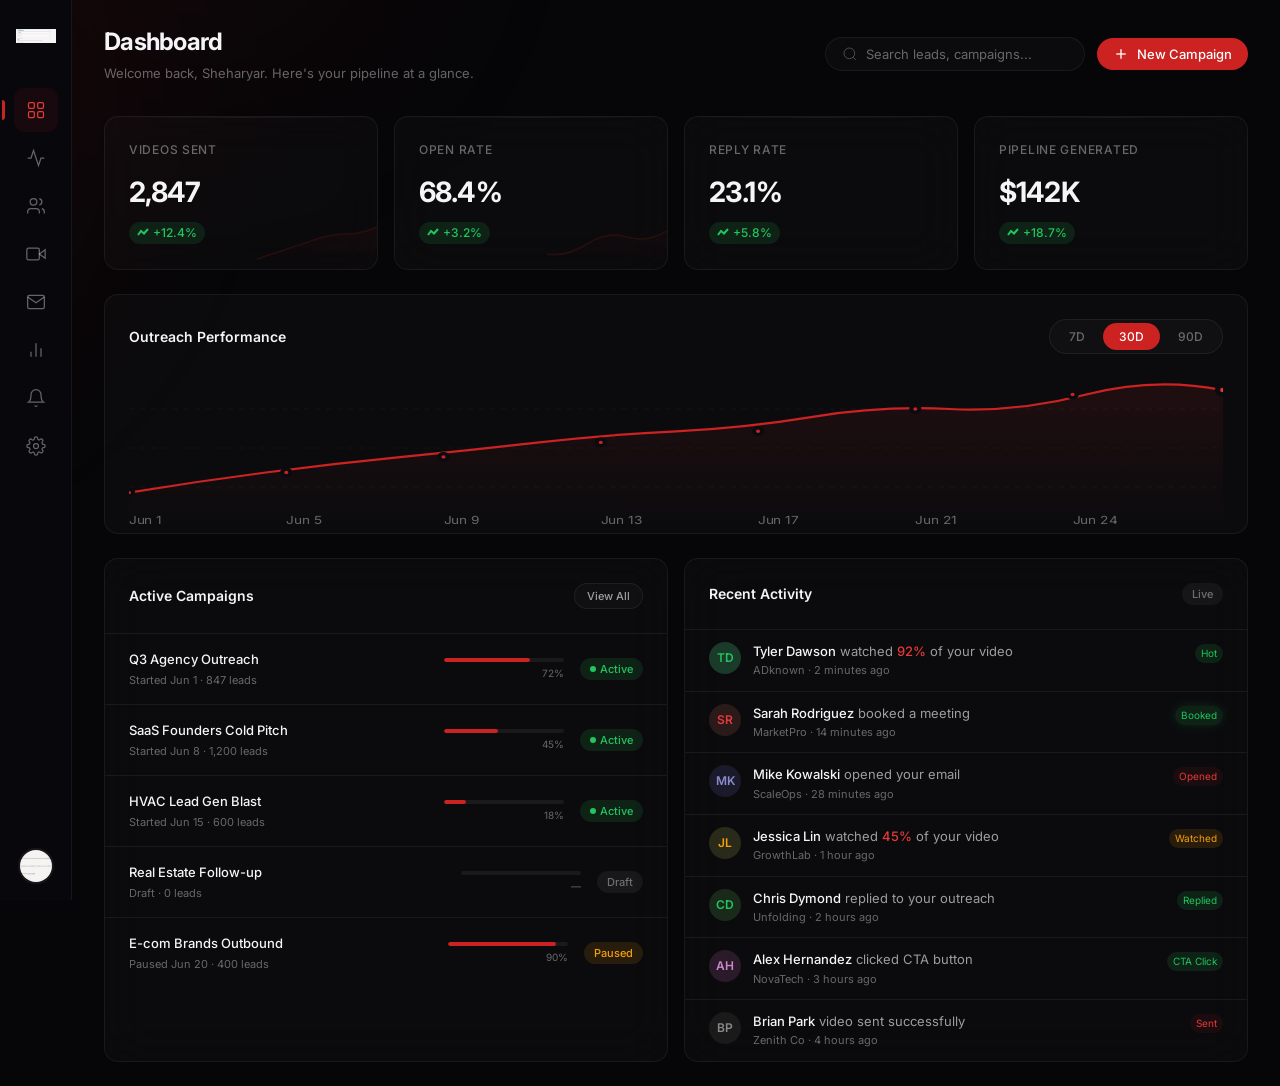
==== dashboard/index.html @ 3349cc26 "Initial commit of BlitzOutreach" ====
<!DOCTYPE html>
<html lang="en">
<head>
    <meta charset="UTF-8">
    <meta name="viewport" content="width=device-width, initial-scale=1.0">
    <title>Dashboard — BlitzOutreach by Sherry Automates</title>
    <meta name="description" content="Video outreach command center. Track campaigns, monitor engagement, and manage your pipeline.">
    <link rel="stylesheet" href="styles.css">
</head>
<body>
    <!-- Background Glow -->
    <div class="bg-glow">
        <div class="bg-glow-orb bg-glow-orb-1"></div>
        <div class="bg-glow-orb bg-glow-orb-2"></div>
    </div>

    <div class="app-shell">
        <!-- ═══ Sidebar ═══ -->
        <aside class="sidebar">
            <div class="sidebar-logo">
                <img src="../assets/logo_sa.png" alt="Sherry Automates">
            </div>

            <nav class="sidebar-nav">
                <a href="index.html" class="nav-item active" title="Dashboard">
                    <svg viewBox="0 0 24 24" fill="none" stroke="currentColor"><rect x="3" y="3" width="7" height="7" rx="1.5"/><rect x="14" y="3" width="7" height="7" rx="1.5"/><rect x="3" y="14" width="7" height="7" rx="1.5"/><rect x="14" y="14" width="7" height="7" rx="1.5"/></svg>
                </a>
                <a href="campaigns.html" class="nav-item" title="Campaigns">
                    <svg viewBox="0 0 24 24" fill="none" stroke="currentColor"><path d="M22 12h-4l-3 9L9 3l-3 9H2"/></svg>
                </a>
                <a href="leads.html" class="nav-item" title="Leads">
                    <svg viewBox="0 0 24 24" fill="none" stroke="currentColor"><path d="M16 21v-2a4 4 0 0 0-4-4H6a4 4 0 0 0-4 4v2"/><circle cx="9" cy="7" r="4"/><path d="M22 21v-2a4 4 0 0 0-3-3.87"/><path d="M16 3.13a4 4 0 0 1 0 7.75"/></svg>
                </a>
                <a href="videos.html" class="nav-item" title="Videos">
                    <svg viewBox="0 0 24 24" fill="none" stroke="currentColor"><polygon points="23 7 16 12 23 17 23 7"/><rect x="1" y="5" width="15" height="14" rx="2" ry="2"/></svg>
                </a>
                <a href="email.html" class="nav-item" title="Email Outreach">
                    <svg viewBox="0 0 24 24" fill="none" stroke="currentColor"><path d="M4 4h16c1.1 0 2 .9 2 2v12c0 1.1-.9 2-2 2H4c-1.1 0-2-.9-2-2V6c0-1.1.9-2 2-2z"/><polyline points="22,6 12,13 2,6"/></svg>
                </a>
                <a href="analytics.html" class="nav-item" title="Analytics">
                    <svg viewBox="0 0 24 24" fill="none" stroke="currentColor"><line x1="18" y1="20" x2="18" y2="10"/><line x1="12" y1="20" x2="12" y2="4"/><line x1="6" y1="20" x2="6" y2="14"/></svg>
                </a>
                <a href="engagement.html" class="nav-item" title="Engagement">
                    <svg viewBox="0 0 24 24" fill="none" stroke="currentColor"><path d="M18 8A6 6 0 0 0 6 8c0 7-3 9-3 9h18s-3-2-3-9"/><path d="M13.73 21a2 2 0 0 1-3.46 0"/></svg>
                </a>
                <a href="#" class="nav-item" title="Settings">
                    <svg viewBox="0 0 24 24" fill="none" stroke="currentColor"><circle cx="12" cy="12" r="3"/><path d="M19.4 15a1.65 1.65 0 0 0 .33 1.82l.06.06a2 2 0 0 1-2.83 2.83l-.06-.06a1.65 1.65 0 0 0-1.82-.33 1.65 1.65 0 0 0-1 1.51V21a2 2 0 0 1-4 0v-.09A1.65 1.65 0 0 0 9 19.4a1.65 1.65 0 0 0-1.82.33l-.06.06a2 2 0 0 1-2.83-2.83l.06-.06A1.65 1.65 0 0 0 4.68 15a1.65 1.65 0 0 0-1.51-1H3a2 2 0 0 1 0-4h.09A1.65 1.65 0 0 0 4.6 9a1.65 1.65 0 0 0-.33-1.82l-.06-.06a2 2 0 0 1 2.83-2.83l.06.06A1.65 1.65 0 0 0 9 4.68a1.65 1.65 0 0 0 1-1.51V3a2 2 0 0 1 4 0v.09a1.65 1.65 0 0 0 1 1.51 1.65 1.65 0 0 0 1.82-.33l.06-.06a2 2 0 0 1 2.83 2.83l-.06.06A1.65 1.65 0 0 0 19.4 9a1.65 1.65 0 0 0 1.51 1H21a2 2 0 0 1 0 4h-.09a1.65 1.65 0 0 0-1.51 1z"/></svg>
                </a>
            </nav>

            <div class="sidebar-footer">
                <div class="sidebar-avatar">
                    <img src="../assets/profile_photo.png" alt="Sheharyar">
                </div>
            </div>
        </aside>

        <!-- ═══ Main Content ═══ -->
        <main class="main-content">
            <!-- Top Bar -->
            <div class="top-bar animate-in">
                <div class="top-bar-left">
                    <h1 class="page-title">Dashboard</h1>
                    <p class="page-subtitle">Welcome back, Sheharyar. Here's your pipeline at a glance.</p>
                </div>
                <div class="top-bar-right">
                    <div class="search-bar">
                        <svg viewBox="0 0 24 24" fill="none" stroke="currentColor"><circle cx="11" cy="11" r="8"/><line x1="21" y1="21" x2="16.65" y2="16.65"/></svg>
                        <input type="text" placeholder="Search leads, campaigns...">
                    </div>
                    <button class="btn btn-primary">
                        <svg viewBox="0 0 24 24" fill="none" stroke="currentColor" width="16" height="16" stroke-width="2"><line x1="12" y1="5" x2="12" y2="19"/><line x1="5" y1="12" x2="19" y2="12"/></svg>
                        New Campaign
                    </button>
                </div>
            </div>

            <!-- Stat Cards -->
            <div class="stats-grid">
                <div class="stat-card animate-in">
                    <div class="stat-label">Videos Sent</div>
                    <div class="stat-value">2,847</div>
                    <span class="stat-trend up">
                        <svg viewBox="0 0 12 12" width="12" height="12" fill="none" stroke="currentColor" stroke-width="2"><polyline points="1 8 4 4 7 6.5 11 2"/></svg>
                        +12.4%
                    </span>
                    <svg class="stat-sparkline" viewBox="0 0 120 50" preserveAspectRatio="none">
                        <defs><linearGradient id="sparkGrad1" x1="0" y1="0" x2="0" y2="1"><stop offset="0%" stop-color="#CC2222" stop-opacity="0.4"/><stop offset="100%" stop-color="#CC2222" stop-opacity="0"/></linearGradient></defs>
                        <path d="M0,40 Q15,35 30,30 T60,20 T90,15 T120,8 V50 H0 Z" fill="url(#sparkGrad1)"/>
                        <path d="M0,40 Q15,35 30,30 T60,20 T90,15 T120,8" fill="none" stroke="#CC2222" stroke-width="1.5"/>
                    </svg>
                </div>

                <div class="stat-card animate-in">
                    <div class="stat-label">Open Rate</div>
                    <div class="stat-value">68.4%</div>
                    <span class="stat-trend up">
                        <svg viewBox="0 0 12 12" width="12" height="12" fill="none" stroke="currentColor" stroke-width="2"><polyline points="1 8 4 4 7 6.5 11 2"/></svg>
                        +3.2%
                    </span>
                    <svg class="stat-sparkline" viewBox="0 0 120 50" preserveAspectRatio="none">
                        <defs><linearGradient id="sparkGrad2" x1="0" y1="0" x2="0" y2="1"><stop offset="0%" stop-color="#CC2222" stop-opacity="0.3"/><stop offset="100%" stop-color="#CC2222" stop-opacity="0"/></linearGradient></defs>
                        <path d="M0,35 Q20,38 40,25 T80,18 T120,12 V50 H0 Z" fill="url(#sparkGrad2)"/>
                        <path d="M0,35 Q20,38 40,25 T80,18 T120,12" fill="none" stroke="#CC2222" stroke-width="1.5"/>
                    </svg>
                </div>

                <div class="stat-card animate-in">
                    <div class="stat-label">Reply Rate</div>
                    <div class="stat-value">23.1%</div>
                    <span class="stat-trend up">
                        <svg viewBox="0 0 12 12" width="12" height="12" fill="none" stroke="currentColor" stroke-width="2"><polyline points="1 8 4 4 7 6.5 11 2"/></svg>
                        +5.8%
                    </span>
                </div>

                <div class="stat-card animate-in">
                    <div class="stat-label">Pipeline Generated</div>
                    <div class="stat-value">$142K</div>
                    <span class="stat-trend up">
                        <svg viewBox="0 0 12 12" width="12" height="12" fill="none" stroke="currentColor" stroke-width="2"><polyline points="1 8 4 4 7 6.5 11 2"/></svg>
                        +18.7%
                    </span>
                </div>
            </div>

            <!-- Performance Chart -->
            <div class="chart-container animate-in">
                <div class="chart-area">
                    <div class="chart-header">
                        <span class="card-title">Outreach Performance</span>
                        <div class="tab-nav">
                            <button class="tab-item">7D</button>
                            <button class="tab-item active">30D</button>
                            <button class="tab-item">90D</button>
                        </div>
                    </div>
                    <div class="chart-canvas">
                        <svg viewBox="0 0 800 140" preserveAspectRatio="none" width="100%" height="100%">
                            <defs>
                                <linearGradient id="crimsonGradient" x1="0" y1="0" x2="0" y2="1">
                                    <stop offset="0%" stop-color="#CC2222" stop-opacity="0.35"/>
                                    <stop offset="100%" stop-color="#CC2222" stop-opacity="0"/>
                                </linearGradient>
                            </defs>
                            <!-- Grid lines -->
                            <line x1="0" y1="35" x2="800" y2="35" class="chart-grid-line"/>
                            <line x1="0" y1="70" x2="800" y2="70" class="chart-grid-line"/>
                            <line x1="0" y1="105" x2="800" y2="105" class="chart-grid-line"/>
                            <!-- Area fill -->
                            <path class="chart-area-fill" d="M0,110 Q50,100 100,92 T200,78 T300,65 T400,55 T500,42 T600,35 T700,22 T800,18 V140 H0 Z"/>
                            <!-- Line -->
                            <path class="chart-line" d="M0,110 Q50,100 100,92 T200,78 T300,65 T400,55 T500,42 T600,35 T700,22 T800,18"/>
                            <!-- Dots -->
                            <circle cx="0" cy="110" r="3" class="chart-dot"/>
                            <circle cx="115" cy="92" r="3" class="chart-dot"/>
                            <circle cx="230" cy="78" r="3" class="chart-dot"/>
                            <circle cx="345" cy="65" r="3" class="chart-dot"/>
                            <circle cx="460" cy="55" r="3" class="chart-dot"/>
                            <circle cx="575" cy="35" r="3" class="chart-dot"/>
                            <circle cx="690" cy="22" r="3" class="chart-dot"/>
                            <circle cx="800" cy="18" r="4" class="chart-dot" style="fill: #E63939; stroke-width:4;"/>
                            <!-- X-axis labels -->
                            <text x="0" y="138" class="chart-label">Jun 1</text>
                            <text x="115" y="138" class="chart-label">Jun 5</text>
                            <text x="230" y="138" class="chart-label">Jun 9</text>
                            <text x="345" y="138" class="chart-label">Jun 13</text>
                            <text x="460" y="138" class="chart-label">Jun 17</text>
                            <text x="575" y="138" class="chart-label">Jun 21</text>
                            <text x="690" y="138" class="chart-label">Jun 24</text>
                        </svg>
                    </div>
                </div>
            </div>

            <!-- Bottom Grid: Campaigns + Activity -->
            <div class="content-grid">
                <!-- Active Campaigns -->
                <div class="card animate-in">
                    <div class="card-header">
                        <span class="card-title">Active Campaigns</span>
                        <a href="campaigns.html" class="btn btn-secondary" style="font-size: 0.6875rem; padding: 4px 12px;">View All</a>
                    </div>
                    <div>
                        <div class="campaign-item">
                            <div class="campaign-info">
                                <div class="campaign-name">Q3 Agency Outreach</div>
                                <div class="campaign-meta">Started Jun 1 · 847 leads</div>
                            </div>
                            <div class="campaign-progress">
                                <div class="progress-bar"><div class="progress-fill" style="width: 72%;"></div></div>
                                <div class="progress-label">72%</div>
                            </div>
                            <span class="status-pill status-active">Active</span>
                        </div>
                        <div class="campaign-item">
                            <div class="campaign-info">
                                <div class="campaign-name">SaaS Founders Cold Pitch</div>
                                <div class="campaign-meta">Started Jun 8 · 1,200 leads</div>
                            </div>
                            <div class="campaign-progress">
                                <div class="progress-bar"><div class="progress-fill" style="width: 45%;"></div></div>
                                <div class="progress-label">45%</div>
                            </div>
                            <span class="status-pill status-active">Active</span>
                        </div>
                        <div class="campaign-item">
                            <div class="campaign-info">
                                <div class="campaign-name">HVAC Lead Gen Blast</div>
                                <div class="campaign-meta">Started Jun 15 · 600 leads</div>
                            </div>
                            <div class="campaign-progress">
                                <div class="progress-bar"><div class="progress-fill" style="width: 18%;"></div></div>
                                <div class="progress-label">18%</div>
                            </div>
                            <span class="status-pill status-active">Active</span>
                        </div>
                        <div class="campaign-item">
                            <div class="campaign-info">
                                <div class="campaign-name">Real Estate Follow-up</div>
                                <div class="campaign-meta">Draft · 0 leads</div>
                            </div>
                            <div class="campaign-progress">
                                <div class="progress-bar"><div class="progress-fill" style="width: 0%;"></div></div>
                                <div class="progress-label">—</div>
                            </div>
                            <span class="status-pill status-draft">Draft</span>
                        </div>
                        <div class="campaign-item">
                            <div class="campaign-info">
                                <div class="campaign-name">E-com Brands Outbound</div>
                                <div class="campaign-meta">Paused Jun 20 · 400 leads</div>
                            </div>
                            <div class="campaign-progress">
                                <div class="progress-bar"><div class="progress-fill" style="width: 90%;"></div></div>
                                <div class="progress-label">90%</div>
                            </div>
                            <span class="status-pill status-paused">Paused</span>
                        </div>
                    </div>
                </div>

                <!-- Recent Activity -->
                <div class="card animate-in">
                    <div class="card-header">
                        <span class="card-title">Recent Activity</span>
                        <span class="card-badge">Live</span>
                    </div>
                    <div id="recent-activity-container">
                        <div class="activity-item">
                            <div class="activity-avatar" style="background: #1a3a2a; color: #22C55E;">TD</div>
                            <div class="activity-content">
                                <div class="activity-text"><strong>Tyler Dawson</strong> watched <span class="highlight">92%</span> of your video</div>
                                <div class="activity-time">ADknown · 2 minutes ago</div>
                            </div>
                            <span class="activity-badge status-replied">Hot</span>
                        </div>
                        <div class="activity-item">
                            <div class="activity-avatar" style="background: #2a1a1a; color: #E63939;">SR</div>
                            <div class="activity-content">
                                <div class="activity-text"><strong>Sarah Rodriguez</strong> booked a meeting</div>
                                <div class="activity-time">MarketPro · 14 minutes ago</div>
                            </div>
                            <span class="activity-badge status-booked">Booked</span>
                        </div>
                        <div class="activity-item">
                            <div class="activity-avatar" style="background: #1a1a2a; color: #8B8BCC;">MK</div>
                            <div class="activity-content">
                                <div class="activity-text"><strong>Mike Kowalski</strong> opened your email</div>
                                <div class="activity-time">ScaleOps · 28 minutes ago</div>
                            </div>
                            <span class="activity-badge status-sent">Opened</span>
                        </div>
                        <div class="activity-item">
                            <div class="activity-avatar" style="background: #2a2a1a; color: #F59E0B;">JL</div>
                            <div class="activity-content">
                                <div class="activity-text"><strong>Jessica Lin</strong> watched <span class="highlight">45%</span> of your video</div>
                                <div class="activity-time">GrowthLab · 1 hour ago</div>
                            </div>
                            <span class="activity-badge status-viewed">Watched</span>
                        </div>
                        <div class="activity-item">
                            <div class="activity-avatar" style="background: #1a2a1a; color: #22C55E;">CD</div>
                            <div class="activity-content">
                                <div class="activity-text"><strong>Chris Dymond</strong> replied to your outreach</div>
                                <div class="activity-time">Unfolding · 2 hours ago</div>
                            </div>
                            <span class="activity-badge status-replied">Replied</span>
                        </div>
                        <div class="activity-item">
                            <div class="activity-avatar" style="background: #2a1a2a; color: #CC88CC;">AH</div>
                            <div class="activity-content">
                                <div class="activity-text"><strong>Alex Hernandez</strong> clicked CTA button</div>
                                <div class="activity-time">NovaTech · 3 hours ago</div>
                            </div>
                            <span class="activity-badge status-active">CTA Click</span>
                        </div>
                        <div class="activity-item">
                            <div class="activity-avatar" style="background: #1a1a1a; color: #888;">BP</div>
                            <div class="activity-content">
                                <div class="activity-text"><strong>Brian Park</strong> video sent successfully</div>
                                <div class="activity-time">Zenith Co · 4 hours ago</div>
                            </div>
                            <span class="activity-badge status-sent">Sent</span>
                        </div>
                    </div>
                </div>
            </div>
        </main>
    </div>

    <script>
        function timeAgo(dateString) {
            const date = new Date(dateString);
            const now = new Date();
            const seconds = Math.floor((now - date) / 1000);
            if (seconds < 60) return 'Just now';
            const minutes = Math.floor(seconds / 60);
            if (minutes < 60) return `${minutes}m ago`;
            const hours = Math.floor(minutes / 60);
            if (hours < 24) return `${hours}h ago`;
            const days = Math.floor(hours / 24);
            return `${days}d ago`;
        }

        function getInitials(name) {
            return name.split(' ').map(n => n[0]).join('').substring(0, 2).toUpperCase();
        }

        function getAvatarColor(name) {
            const colors = ['#1a3a2a', '#2a1a1a', '#1a1a2a', '#2a2a1a', '#1a2a2a', '#2a1a2a'];
            const textColors = ['#22C55E', '#E63939', '#8B8BCC', '#F59E0B', '#22D3EE', '#CC88CC'];
            let hash = 0;
            for (let i = 0; i < name.length; i++) {
                hash = name.charCodeAt(i) + ((hash << 5) - hash);
            }
            const index = Math.abs(hash) % colors.length;
            return { bg: colors[index], text: textColors[index] };
        }

        async function updateDashboard() {
            try {
                // Fetch stats
                const statsRes = await fetch('/api/stats');
                const stats = await statsRes.json();
                
                const statValues = document.querySelectorAll('.stats-grid .stat-value');
                if (statValues.length >= 4) {
                    statValues[0].textContent = stats.total_sent.toLocaleString();
                    statValues[1].textContent = `${stats.open_rate}%`;
                    statValues[2].textContent = `${stats.response_rate}%`;
                    
                    // Calculate pipeline based on booked count
                    const pipeline = stats.booked_count * 18; // $18K per booking
                    statValues[3].textContent = `$${pipeline}K`;
                }
                
                // Fetch events
                const eventsRes = await fetch('/api/events');
                const events = await eventsRes.json();
                
                const activityContainer = document.getElementById('recent-activity-container');
                if (activityContainer && events.length > 0) {
                    activityContainer.innerHTML = '';
                    events.slice(0, 7).forEach(ev => {
                        const colors = getAvatarColor(ev.name);
                        const initials = getInitials(ev.name);
                        const timeStr = timeAgo(ev.timestamp);
                        
                        let actionText = '';
                        let badgeClass = 'status-sent';
                        let badgeText = 'Sent';
                        
                        if (ev.event_type === 'page_view') {
                            actionText = `watched <span class="highlight">0%</span> of your video (visited landing page)`;
                            badgeClass = 'status-viewed';
                            badgeText = 'Viewed';
                        } else if (ev.event_type === 'progress') {
                            const pct = Math.min(Math.round((ev.time_offset / 72.0) * 100), 100);
                            actionText = `watched <span class="highlight">${pct}%</span> of your video`;
                            badgeClass = pct > 50 ? 'status-replied' : 'status-viewed';
                            badgeText = pct > 75 ? 'Hot' : 'Watched';
                        } else if (ev.event_type === 'replied' || ev.event_type === 'reply') {
                            actionText = `replied to your email outreach`;
                            badgeClass = 'status-replied';
                            badgeText = 'Replied';
                        } else if (ev.event_type === 'booked' || ev.event_type === 'meeting_booked') {
                            actionText = `booked a meeting with you`;
                            badgeClass = 'status-booked';
                            badgeText = 'Booked';
                        } else {
                            actionText = `triggered event: ${ev.event_type}`;
                        }
                        
                        const item = document.createElement('div');
                        item.className = 'activity-item';
                        item.innerHTML = `
                            <div class="activity-avatar" style="background: ${colors.bg}; color: ${colors.text};">${initials}</div>
                            <div class="activity-content">
                                <div class="activity-text"><strong>${ev.name}</strong> ${actionText}</div>
                                <div class="activity-time">${ev.company} · ${timeStr}</div>
                            </div>
                            <span class="activity-badge ${badgeClass}">${badgeText}</span>
                        `;
                        activityContainer.appendChild(item);
                    });
                }
            } catch (err) {
                console.error('Error updating dashboard:', err);
            }
        }

        // Initial update and interval
        updateDashboard();
        setInterval(updateDashboard, 5000);
    </script>
</body>
</html>
---- dashboard/styles.css ----
/* ═══════════════════════════════════════════════════════════════
   BlitzOutreach — Design System
   Brand: Sherry Automates (Crimson Red + OLED Black)
   ═══════════════════════════════════════════════════════════════ */

/* ── Fonts ── */
@import url('https://fonts.googleapis.com/css2?family=Inter:wght@300;400;500;600;700;800&display=swap');

/* ── Design Tokens ── */
:root {
  /* Brand Colors */
  --brand-primary: #CC2222;
  --brand-primary-light: #E63939;
  --brand-primary-dark: #8B1A1A;
  --brand-primary-glow: rgba(204, 34, 34, 0.25);
  --brand-primary-subtle: rgba(204, 34, 34, 0.08);

  /* Surfaces */
  --bg-root: #060608;
  --bg-base: #0A0A0F;
  --bg-surface: rgba(255, 255, 255, 0.025);
  --bg-surface-hover: rgba(255, 255, 255, 0.045);
  --bg-surface-active: rgba(255, 255, 255, 0.06);
  --bg-elevated: rgba(255, 255, 255, 0.035);
  --bg-sidebar: #08080C;

  /* Borders */
  --border-subtle: rgba(255, 255, 255, 0.06);
  --border-default: rgba(255, 255, 255, 0.08);
  --border-strong: rgba(255, 255, 255, 0.12);
  --border-brand: rgba(204, 34, 34, 0.3);

  /* Text */
  --text-primary: #F5F5F7;
  --text-secondary: rgba(255, 255, 255, 0.6);
  --text-muted: rgba(255, 255, 255, 0.38);
  --text-brand: var(--brand-primary-light);

  /* Semantic */
  --color-success: #22C55E;
  --color-success-subtle: rgba(34, 197, 94, 0.12);
  --color-warning: #F59E0B;
  --color-warning-subtle: rgba(245, 158, 11, 0.12);
  --color-error: #EF4444;
  --color-info: #6B7280;

  /* Spacing */
  --space-xs: 4px;
  --space-sm: 8px;
  --space-md: 12px;
  --space-lg: 16px;
  --space-xl: 24px;
  --space-2xl: 32px;
  --space-3xl: 48px;
  --space-4xl: 64px;

  /* Radii */
  --radius-sm: 6px;
  --radius-md: 10px;
  --radius-lg: 14px;
  --radius-xl: 18px;
  --radius-pill: 9999px;

  /* Typography */
  --font-sans: 'Inter', -apple-system, BlinkMacSystemFont, system-ui, sans-serif;
  --font-mono: 'JetBrains Mono', 'SF Mono', 'Cascadia Code', monospace;

  /* Easing */
  --ease-out-expo: cubic-bezier(0.16, 1, 0.3, 1);
  --ease-out-quart: cubic-bezier(0.25, 1, 0.5, 1);
  --ease-spring: cubic-bezier(0.32, 0.72, 0, 1);

  /* Sidebar */
  --sidebar-width: 72px;
  --sidebar-expanded: 240px;
}

/* ── Reset ── */
*, *::before, *::after {
  margin: 0;
  padding: 0;
  box-sizing: border-box;
}

html {
  font-size: 16px;
  -webkit-font-smoothing: antialiased;
  -moz-osx-font-smoothing: grayscale;
  text-rendering: optimizeLegibility;
}

body {
  font-family: var(--font-sans);
  background: var(--bg-root);
  color: var(--text-primary);
  line-height: 1.5;
  overflow-x: hidden;
  min-height: 100vh;
}

/* ── App Shell ── */
.app-shell {
  display: flex;
  min-height: 100vh;
}

/* ── Sidebar ── */
.sidebar {
  width: var(--sidebar-width);
  background: var(--bg-sidebar);
  border-right: 1px solid var(--border-subtle);
  display: flex;
  flex-direction: column;
  align-items: center;
  padding: var(--space-lg) 0;
  position: fixed;
  top: 0;
  left: 0;
  bottom: 0;
  z-index: 100;
  transition: width 300ms var(--ease-spring);
}

.sidebar-logo {
  width: 40px;
  height: 40px;
  border-radius: var(--radius-md);
  overflow: hidden;
  margin-bottom: var(--space-2xl);
  /* Make logo bg transparent by using mix-blend-mode */
  background: transparent;
  display: flex;
  align-items: center;
  justify-content: center;
  flex-shrink: 0;
}

.sidebar-logo img {
  width: 100%;
  height: 100%;
  object-fit: contain;
  mix-blend-mode: screen; /* removes black bg from logo */
}

.sidebar-nav {
  display: flex;
  flex-direction: column;
  gap: var(--space-xs);
  width: 100%;
  padding: 0 var(--space-md);
  flex: 1;
}

.nav-item {
  display: flex;
  align-items: center;
  justify-content: center;
  width: 44px;
  height: 44px;
  margin: 0 auto;
  border-radius: var(--radius-md);
  color: var(--text-muted);
  cursor: pointer;
  transition: all 200ms var(--ease-out-expo);
  position: relative;
  text-decoration: none;
}

.nav-item:hover {
  background: var(--bg-surface-hover);
  color: var(--text-secondary);
}

.nav-item.active {
  background: var(--brand-primary-subtle);
  color: var(--brand-primary-light);
}

.nav-item.active::before {
  content: '';
  position: absolute;
  left: -12px;
  top: 50%;
  transform: translateY(-50%);
  width: 3px;
  height: 20px;
  background: var(--brand-primary);
  border-radius: 0 var(--radius-pill) var(--radius-pill) 0;
}

.nav-item svg {
  width: 20px;
  height: 20px;
  stroke-width: 1.5;
}

.sidebar-footer {
  margin-top: auto;
  padding: 0 var(--space-md);
}

.sidebar-avatar {
  width: 36px;
  height: 36px;
  border-radius: 50%;
  overflow: hidden;
  border: 2px solid var(--border-subtle);
  cursor: pointer;
  transition: border-color 200ms var(--ease-out-expo);
}

.sidebar-avatar:hover {
  border-color: var(--brand-primary);
}

.sidebar-avatar img {
  width: 100%;
  height: 100%;
  object-fit: cover;
}

/* ── Main Content ── */
.main-content {
  margin-left: var(--sidebar-width);
  flex: 1;
  padding: var(--space-xl) var(--space-2xl);
  max-width: calc(100vw - var(--sidebar-width));
}

/* ── Top Bar ── */
.top-bar {
  display: flex;
  align-items: center;
  justify-content: space-between;
  margin-bottom: var(--space-2xl);
}

.top-bar-left {
  display: flex;
  flex-direction: column;
  gap: var(--space-xs);
}

.page-title {
  font-size: 1.5rem;
  font-weight: 700;
  letter-spacing: -0.03em;
  color: var(--text-primary);
}

.page-subtitle {
  font-size: 0.8125rem;
  color: var(--text-muted);
  font-weight: 400;
}

.top-bar-right {
  display: flex;
  align-items: center;
  gap: var(--space-md);
}

/* ── Search ── */
.search-bar {
  display: flex;
  align-items: center;
  gap: var(--space-sm);
  background: var(--bg-surface);
  border: 1px solid var(--border-subtle);
  border-radius: var(--radius-pill);
  padding: var(--space-sm) var(--space-lg);
  width: 260px;
  transition: all 200ms var(--ease-out-expo);
}

.search-bar:focus-within {
  border-color: var(--border-brand);
  box-shadow: 0 0 0 3px var(--brand-primary-glow);
  background: var(--bg-surface-hover);
}

.search-bar input {
  background: transparent;
  border: none;
  outline: none;
  color: var(--text-primary);
  font-size: 0.8125rem;
  font-family: var(--font-sans);
  width: 100%;
}

.search-bar input::placeholder {
  color: var(--text-muted);
}

.search-bar svg {
  width: 16px;
  height: 16px;
  color: var(--text-muted);
  flex-shrink: 0;
}

/* ── Buttons ── */
.btn {
  display: inline-flex;
  align-items: center;
  gap: var(--space-sm);
  font-family: var(--font-sans);
  font-size: 0.8125rem;
  font-weight: 500;
  border: none;
  cursor: pointer;
  transition: all 160ms var(--ease-out-expo);
  text-decoration: none;
}

.btn:active {
  transform: scale(0.97);
}

.btn-primary {
  background: var(--brand-primary);
  color: #fff;
  padding: var(--space-sm) var(--space-lg);
  border-radius: var(--radius-pill);
}

.btn-primary:hover {
  background: var(--brand-primary-light);
  box-shadow: 0 4px 20px var(--brand-primary-glow);
}

.btn-secondary {
  background: var(--bg-surface);
  color: var(--text-secondary);
  padding: var(--space-sm) var(--space-lg);
  border-radius: var(--radius-pill);
  border: 1px solid var(--border-subtle);
}

.btn-secondary:hover {
  background: var(--bg-surface-hover);
  color: var(--text-primary);
  border-color: var(--border-default);
}

.btn-icon {
  width: 36px;
  height: 36px;
  border-radius: 50%;
  display: flex;
  align-items: center;
  justify-content: center;
  background: var(--bg-surface);
  border: 1px solid var(--border-subtle);
  color: var(--text-muted);
}

.btn-icon:hover {
  background: var(--bg-surface-hover);
  color: var(--text-primary);
}

.btn-icon svg {
  width: 16px;
  height: 16px;
}

/* ── Stat Cards ── */
.stats-grid {
  display: grid;
  grid-template-columns: repeat(4, 1fr);
  gap: var(--space-lg);
  margin-bottom: var(--space-xl);
}

.stat-card {
  background: var(--bg-surface);
  border: 1px solid var(--border-subtle);
  border-radius: var(--radius-lg);
  padding: var(--space-xl);
  position: relative;
  overflow: hidden;
  transition: all 300ms var(--ease-out-expo);
  backdrop-filter: blur(24px);
  -webkit-backdrop-filter: blur(24px);
}

.stat-card:hover {
  border-color: var(--border-default);
  background: var(--bg-surface-hover);
  transform: translateY(-2px);
}

.stat-card::before {
  content: '';
  position: absolute;
  top: 0;
  left: 0;
  right: 0;
  height: 1px;
  background: linear-gradient(90deg, transparent, rgba(255,255,255,0.06), transparent);
}

.stat-label {
  font-size: 0.75rem;
  color: var(--text-muted);
  font-weight: 500;
  text-transform: uppercase;
  letter-spacing: 0.06em;
  margin-bottom: var(--space-md);
}

.stat-value {
  font-size: 1.75rem;
  font-weight: 700;
  letter-spacing: -0.03em;
  color: var(--text-primary);
  margin-bottom: var(--space-sm);
}

.stat-trend {
  display: inline-flex;
  align-items: center;
  gap: 4px;
  font-size: 0.75rem;
  font-weight: 500;
  padding: 2px 8px;
  border-radius: var(--radius-pill);
}

.stat-trend.up {
  color: var(--color-success);
  background: var(--color-success-subtle);
}

.stat-trend.down {
  color: var(--color-error);
  background: rgba(239, 68, 68, 0.12);
}

.stat-sparkline {
  position: absolute;
  bottom: 0;
  right: 0;
  width: 120px;
  height: 50px;
  opacity: 0.15;
}

/* ── Cards (generic) ── */
.card {
  background: var(--bg-surface);
  border: 1px solid var(--border-subtle);
  border-radius: var(--radius-lg);
  overflow: hidden;
  backdrop-filter: blur(24px);
  -webkit-backdrop-filter: blur(24px);
}

.card-header {
  display: flex;
  align-items: center;
  justify-content: space-between;
  padding: var(--space-xl);
  border-bottom: 1px solid var(--border-subtle);
}

.card-title {
  font-size: 0.875rem;
  font-weight: 600;
  color: var(--text-primary);
}

.card-badge {
  font-size: 0.6875rem;
  font-weight: 500;
  padding: 3px 10px;
  border-radius: var(--radius-pill);
  background: var(--bg-surface-hover);
  color: var(--text-muted);
}

.card-body {
  padding: var(--space-xl);
}

/* ── Chart Area ── */
.chart-container {
  margin-bottom: var(--space-xl);
}

.chart-area {
  width: 100%;
  height: 240px;
  background: var(--bg-surface);
  border: 1px solid var(--border-subtle);
  border-radius: var(--radius-lg);
  position: relative;
  overflow: hidden;
  backdrop-filter: blur(24px);
}

.chart-header {
  display: flex;
  align-items: center;
  justify-content: space-between;
  padding: var(--space-xl) var(--space-xl) var(--space-lg);
}

.chart-canvas {
  width: 100%;
  height: 180px;
  padding: 0 var(--space-xl) var(--space-xl);
  position: relative;
}

/* SVG Chart Styles */
.chart-line {
  fill: none;
  stroke: var(--brand-primary);
  stroke-width: 2;
  stroke-linecap: round;
  stroke-linejoin: round;
}

.chart-area-fill {
  fill: url(#crimsonGradient);
  opacity: 0.3;
}

.chart-grid-line {
  stroke: var(--border-subtle);
  stroke-width: 0.5;
  stroke-dasharray: 4 4;
}

.chart-label {
  fill: var(--text-muted);
  font-size: 10px;
  font-family: var(--font-sans);
}

.chart-dot {
  fill: var(--brand-primary);
  stroke: var(--bg-base);
  stroke-width: 3;
}

/* ── Two-Column Layout ── */
.content-grid {
  display: grid;
  grid-template-columns: 1fr 1fr;
  gap: var(--space-lg);
}

/* ── Campaign List ── */
.campaign-item {
  display: flex;
  align-items: center;
  gap: var(--space-lg);
  padding: var(--space-lg) var(--space-xl);
  border-bottom: 1px solid var(--border-subtle);
  transition: background 150ms var(--ease-out-expo);
  cursor: pointer;
}

.campaign-item:last-child {
  border-bottom: none;
}

.campaign-item:hover {
  background: var(--bg-surface-hover);
}

.campaign-info {
  flex: 1;
  min-width: 0;
}

.campaign-name {
  font-size: 0.8125rem;
  font-weight: 500;
  color: var(--text-primary);
  white-space: nowrap;
  overflow: hidden;
  text-overflow: ellipsis;
}

.campaign-meta {
  font-size: 0.6875rem;
  color: var(--text-muted);
  margin-top: 2px;
}

.campaign-progress {
  width: 120px;
  flex-shrink: 0;
}

.progress-bar {
  width: 100%;
  height: 4px;
  background: rgba(255,255,255,0.06);
  border-radius: var(--radius-pill);
  overflow: hidden;
  margin-bottom: 4px;
}

.progress-fill {
  height: 100%;
  background: var(--brand-primary);
  border-radius: var(--radius-pill);
  transition: width 600ms var(--ease-spring);
}

.progress-label {
  font-size: 0.625rem;
  color: var(--text-muted);
  text-align: right;
}

/* ── Status Pills ── */
.status-pill {
  display: inline-flex;
  align-items: center;
  gap: 4px;
  font-size: 0.6875rem;
  font-weight: 500;
  padding: 3px 10px;
  border-radius: var(--radius-pill);
}

.status-active {
  color: var(--color-success);
  background: var(--color-success-subtle);
}

.status-active::before {
  content: '';
  width: 6px;
  height: 6px;
  border-radius: 50%;
  background: var(--color-success);
  animation: pulse-dot 2s ease-in-out infinite;
}

.status-paused {
  color: var(--color-warning);
  background: var(--color-warning-subtle);
}

.status-draft {
  color: var(--text-muted);
  background: rgba(255,255,255,0.05);
}

.status-viewed {
  color: var(--color-warning);
  background: var(--color-warning-subtle);
}

.status-replied {
  color: var(--color-success);
  background: var(--color-success-subtle);
}

.status-booked {
  color: var(--color-success);
  background: var(--color-success-subtle);
  box-shadow: 0 0 12px rgba(34, 197, 94, 0.15);
}

.status-sent {
  color: var(--brand-primary-light);
  background: var(--brand-primary-subtle);
}

.status-no-reply {
  color: var(--text-muted);
  background: rgba(255,255,255,0.04);
}

/* ── Activity Feed ── */
.activity-item {
  display: flex;
  align-items: flex-start;
  gap: var(--space-md);
  padding: var(--space-md) var(--space-xl);
  border-bottom: 1px solid var(--border-subtle);
  transition: background 150ms var(--ease-out-expo);
}

.activity-item:last-child {
  border-bottom: none;
}

.activity-item:hover {
  background: var(--bg-surface-hover);
}

.activity-avatar {
  width: 32px;
  height: 32px;
  border-radius: 50%;
  background: var(--bg-elevated);
  display: flex;
  align-items: center;
  justify-content: center;
  font-size: 0.75rem;
  font-weight: 600;
  color: var(--text-secondary);
  flex-shrink: 0;
  overflow: hidden;
}

.activity-content {
  flex: 1;
  min-width: 0;
}

.activity-text {
  font-size: 0.8125rem;
  color: var(--text-secondary);
  line-height: 1.4;
}

.activity-text strong {
  color: var(--text-primary);
  font-weight: 500;
}

.activity-text .highlight {
  color: var(--brand-primary-light);
  font-weight: 500;
}

.activity-time {
  font-size: 0.6875rem;
  color: var(--text-muted);
  margin-top: 2px;
}

.activity-badge {
  font-size: 0.625rem;
  padding: 2px 6px;
  border-radius: var(--radius-pill);
  flex-shrink: 0;
  margin-top: 2px;
}

/* ── Navigation Tabs ── */
.tab-nav {
  display: flex;
  gap: 2px;
  padding: 3px;
  background: var(--bg-surface);
  border-radius: var(--radius-pill);
  border: 1px solid var(--border-subtle);
  width: fit-content;
}

.tab-item {
  padding: 6px 16px;
  font-size: 0.75rem;
  font-weight: 500;
  color: var(--text-muted);
  border-radius: var(--radius-pill);
  cursor: pointer;
  transition: all 200ms var(--ease-out-expo);
  border: none;
  background: transparent;
  font-family: var(--font-sans);
}

.tab-item:hover {
  color: var(--text-secondary);
}

.tab-item.active {
  background: var(--brand-primary);
  color: #fff;
}

/* ── Animations ── */
@keyframes pulse-dot {
  0%, 100% { opacity: 1; }
  50% { opacity: 0.4; }
}

@keyframes fadeInUp {
  from {
    opacity: 0;
    transform: translateY(12px);
  }
  to {
    opacity: 1;
    transform: translateY(0);
  }
}

@keyframes fadeIn {
  from { opacity: 0; }
  to { opacity: 1; }
}

.animate-in {
  animation: fadeInUp 500ms var(--ease-out-expo) both;
}

.animate-in:nth-child(1) { animation-delay: 0ms; }
.animate-in:nth-child(2) { animation-delay: 60ms; }
.animate-in:nth-child(3) { animation-delay: 120ms; }
.animate-in:nth-child(4) { animation-delay: 180ms; }
.animate-in:nth-child(5) { animation-delay: 240ms; }

/* ── Background Glow ── */
.bg-glow {
  position: fixed;
  pointer-events: none;
  z-index: 0;
}

.bg-glow-orb {
  position: absolute;
  border-radius: 50%;
  filter: blur(120px);
  opacity: 0.08;
}

.bg-glow-orb-1 {
  width: 600px;
  height: 600px;
  background: var(--brand-primary);
  top: -200px;
  right: -100px;
}

.bg-glow-orb-2 {
  width: 400px;
  height: 400px;
  background: var(--brand-primary-dark);
  bottom: -100px;
  left: 30%;
}

/* ── Responsive ── */
@media (max-width: 1024px) {
  .stats-grid {
    grid-template-columns: repeat(2, 1fr);
  }
  .content-grid {
    grid-template-columns: 1fr;
  }
}

@media (max-width: 768px) {
  .sidebar {
    width: 100%;
    height: auto;
    position: fixed;
    bottom: 0;
    top: auto;
    left: 0;
    right: 0;
    flex-direction: row;
    padding: var(--space-sm) var(--space-lg);
    border-right: none;
    border-top: 1px solid var(--border-subtle);
    z-index: 200;
  }
  .sidebar-logo { display: none; }
  .sidebar-nav {
    flex-direction: row;
    justify-content: center;
    gap: var(--space-sm);
    padding: 0;
  }
  .nav-item.active::before { display: none; }
  .sidebar-footer { display: none; }
  .main-content {
    margin-left: 0;
    padding: var(--space-lg);
    padding-bottom: 80px;
    max-width: 100vw;
  }
  .stats-grid {
    grid-template-columns: 1fr 1fr;
  }
  .top-bar {
    flex-direction: column;
    align-items: flex-start;
    gap: var(--space-md);
  }
  .search-bar { width: 100%; }
}

@media (max-width: 480px) {
  .stats-grid { grid-template-columns: 1fr; }
}

/* ── Reduced Motion ── */
@media (prefers-reduced-motion: reduce) {
  *, *::before, *::after {
    animation-duration: 0.01ms !important;
    animation-iteration-count: 1 !important;
    transition-duration: 0.01ms !important;
  }
}

/* ── Scrollbar ── */
::-webkit-scrollbar {
  width: 6px;
}

::-webkit-scrollbar-track {
  background: transparent;
}

::-webkit-scrollbar-thumb {
  background: rgba(255,255,255,0.1);
  border-radius: var(--radius-pill);
}

::-webkit-scrollbar-thumb:hover {
  background: rgba(255,255,255,0.18);
}
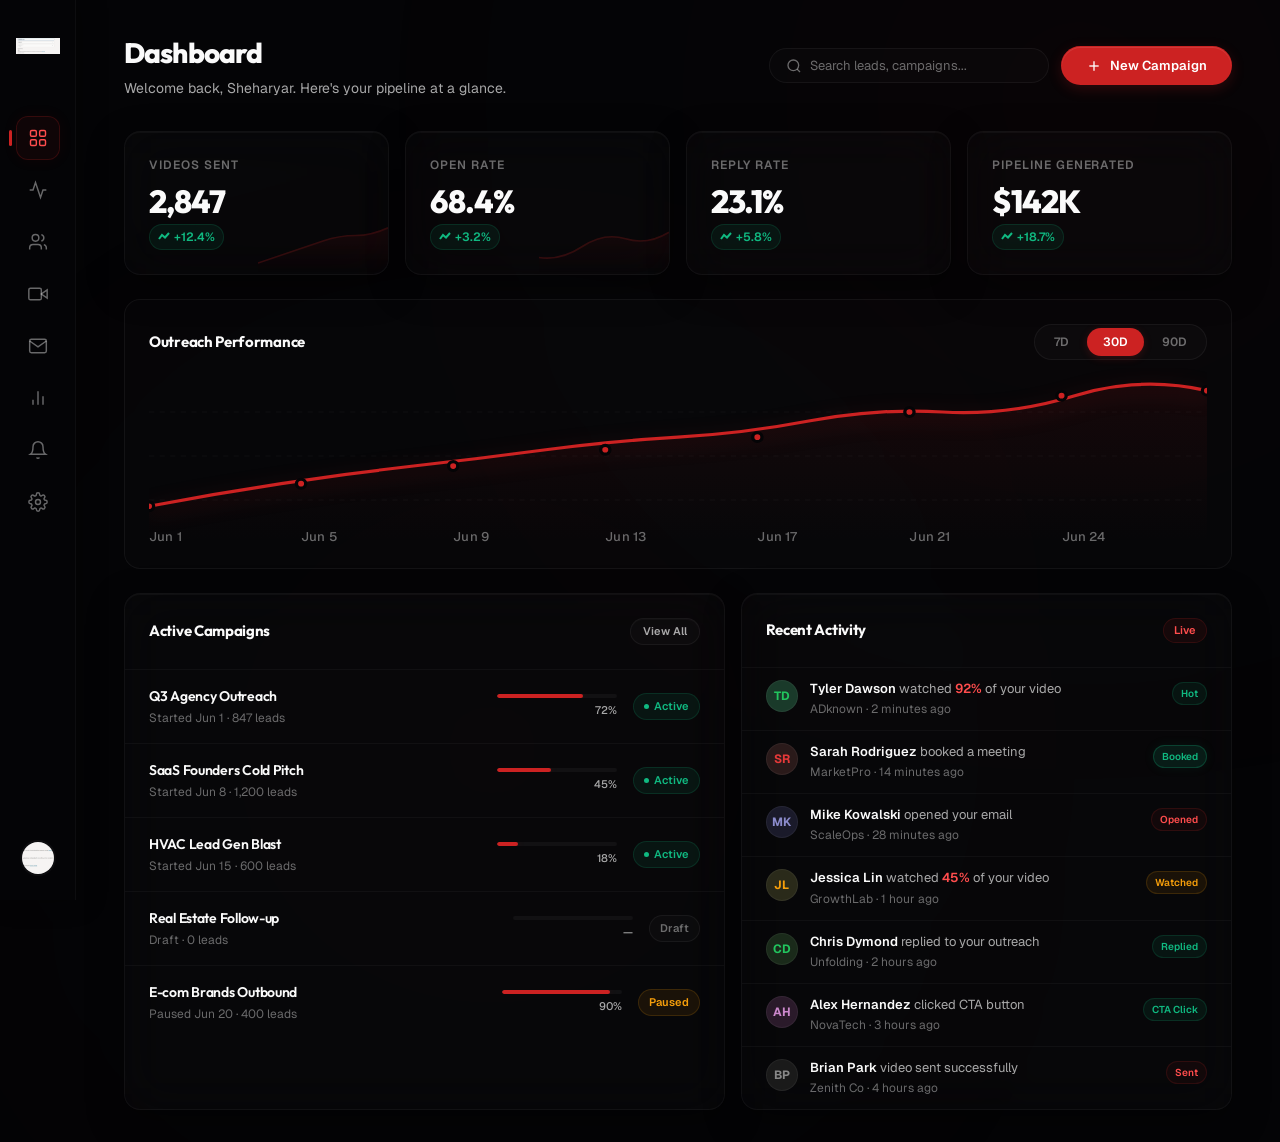
==== commit 4ce68625: "design: overhaul dashboard pages and central stylesheet to match Crimson Outbound Console Option 1" ====
--- a/dashboard/index.html
+++ b/dashboard/index.html
@@ -5,7 +5,7 @@
     <meta name="viewport" content="width=device-width, initial-scale=1.0">
     <title>Dashboard — BlitzOutreach by Sherry Automates</title>
     <meta name="description" content="Video outreach command center. Track campaigns, monitor engagement, and manage your pipeline.">
-    <link rel="stylesheet" href="styles.css">
+    <link rel="stylesheet" href="styles.css?v=2.1">
 </head>
 <body>
     <!-- Background Glow -->
--- a/dashboard/styles.css
+++ b/dashboard/styles.css
@@ -1,46 +1,46 @@
 /* ═══════════════════════════════════════════════════════════════
-   BlitzOutreach — Design System
-   Brand: Sherry Automates (Crimson Red + OLED Black)
+   BlitzOutreach — Premium Crimson Outbound Console Design System
+   Aesthetic: OLED Black, Glassmorphism, Crimson Red Accent (#CC2222)
    ═══════════════════════════════════════════════════════════════ */
 
-/* ── Fonts ── */
-@import url('https://fonts.googleapis.com/css2?family=Inter:wght@300;400;500;600;700;800&display=swap');
+/* ── Fonts & Imports ── */
+@import url('https://fonts.googleapis.com/css2?family=Geist+Mono:wght@300;400;500;600;700&family=Geist:wght@300;400;500;600;700;800&family=Outfit:wght@300;400;500;600;700;800&display=swap');
 
 /* ── Design Tokens ── */
 :root {
   /* Brand Colors */
   --brand-primary: #CC2222;
-  --brand-primary-light: #E63939;
+  --brand-primary-light: #FF4D4D;
   --brand-primary-dark: #8B1A1A;
-  --brand-primary-glow: rgba(204, 34, 34, 0.25);
-  --brand-primary-subtle: rgba(204, 34, 34, 0.08);
-
-  /* Surfaces */
-  --bg-root: #060608;
-  --bg-base: #0A0A0F;
-  --bg-surface: rgba(255, 255, 255, 0.025);
-  --bg-surface-hover: rgba(255, 255, 255, 0.045);
-  --bg-surface-active: rgba(255, 255, 255, 0.06);
-  --bg-elevated: rgba(255, 255, 255, 0.035);
-  --bg-sidebar: #08080C;
+  --brand-primary-glow: rgba(204, 34, 34, 0.2);
+  --brand-primary-subtle: rgba(204, 34, 34, 0.06);
+
+  /* Surfaces (True OLED theme) */
+  --bg-root: #040406;
+  --bg-base: #060609;
+  --bg-sidebar: #040406;
+  --bg-surface: rgba(255, 255, 255, 0.015);
+  --bg-surface-hover: rgba(255, 255, 255, 0.035);
+  --bg-surface-active: rgba(255, 255, 255, 0.05);
+  --bg-elevated: rgba(255, 255, 255, 0.03);
 
   /* Borders */
-  --border-subtle: rgba(255, 255, 255, 0.06);
-  --border-default: rgba(255, 255, 255, 0.08);
-  --border-strong: rgba(255, 255, 255, 0.12);
-  --border-brand: rgba(204, 34, 34, 0.3);
+  --border-subtle: rgba(255, 255, 255, 0.035);
+  --border-default: rgba(255, 255, 255, 0.05);
+  --border-strong: rgba(255, 255, 255, 0.08);
+  --border-brand: rgba(204, 34, 34, 0.2);
 
   /* Text */
-  --text-primary: #F5F5F7;
-  --text-secondary: rgba(255, 255, 255, 0.6);
-  --text-muted: rgba(255, 255, 255, 0.38);
+  --text-primary: #FAFAFA;
+  --text-secondary: rgba(255, 255, 255, 0.65);
+  --text-muted: rgba(255, 255, 255, 0.4);
   --text-brand: var(--brand-primary-light);
 
-  /* Semantic */
-  --color-success: #22C55E;
-  --color-success-subtle: rgba(34, 197, 94, 0.12);
+  /* Semantic status styling */
+  --color-success: #10B981;
+  --color-success-subtle: rgba(16, 185, 129, 0.08);
   --color-warning: #F59E0B;
-  --color-warning-subtle: rgba(245, 158, 11, 0.12);
+  --color-warning-subtle: rgba(245, 158, 11, 0.08);
   --color-error: #EF4444;
   --color-info: #6B7280;
 
@@ -55,27 +55,25 @@
   --space-4xl: 64px;
 
   /* Radii */
-  --radius-sm: 6px;
-  --radius-md: 10px;
-  --radius-lg: 14px;
-  --radius-xl: 18px;
+  --radius-sm: 8px;
+  --radius-md: 12px;
+  --radius-lg: 16px;
+  --radius-xl: 24px;
   --radius-pill: 9999px;
 
   /* Typography */
-  --font-sans: 'Inter', -apple-system, BlinkMacSystemFont, system-ui, sans-serif;
-  --font-mono: 'JetBrains Mono', 'SF Mono', 'Cascadia Code', monospace;
-
-  /* Easing */
+  --font-sans: 'Geist', -apple-system, BlinkMacSystemFont, system-ui, sans-serif;
+  --font-mono: 'Geist Mono', 'JetBrains Mono', monospace;
+  --font-display: 'Outfit', 'Geist', sans-serif;
+
+  /* Animations Easing (Emil Kowalski Polish) */
   --ease-out-expo: cubic-bezier(0.16, 1, 0.3, 1);
   --ease-out-quart: cubic-bezier(0.25, 1, 0.5, 1);
   --ease-spring: cubic-bezier(0.32, 0.72, 0, 1);
-
-  /* Sidebar */
-  --sidebar-width: 72px;
-  --sidebar-expanded: 240px;
-}
-
-/* ── Reset ── */
+  --sidebar-width: 76px;
+}
+
+/* ── Reset & Base ── */
 *, *::before, *::after {
   margin: 0;
   padding: 0;
@@ -87,6 +85,7 @@
   -webkit-font-smoothing: antialiased;
   -moz-osx-font-smoothing: grayscale;
   text-rendering: optimizeLegibility;
+  scroll-behavior: smooth;
 }
 
 body {
@@ -98,6 +97,12 @@
   min-height: 100vh;
 }
 
+h1, h2, h3, h4, h5, h6, .page-title, .card-title, .stat-value, .campaign-name {
+  font-family: var(--font-display);
+  font-weight: 700;
+  letter-spacing: -0.02em;
+}
+
 /* ── App Shell ── */
 .app-shell {
   display: flex;
@@ -112,22 +117,21 @@
   display: flex;
   flex-direction: column;
   align-items: center;
-  padding: var(--space-lg) 0;
+  padding: var(--space-xl) 0;
   position: fixed;
   top: 0;
   left: 0;
   bottom: 0;
   z-index: 100;
-  transition: width 300ms var(--ease-spring);
+  box-shadow: 4px 0 24px rgba(0, 0, 0, 0.4);
 }
 
 .sidebar-logo {
-  width: 40px;
-  height: 40px;
+  width: 44px;
+  height: 44px;
   border-radius: var(--radius-md);
   overflow: hidden;
-  margin-bottom: var(--space-2xl);
-  /* Make logo bg transparent by using mix-blend-mode */
+  margin-bottom: var(--space-3xl);
   background: transparent;
   display: flex;
   align-items: center;
@@ -139,13 +143,13 @@
   width: 100%;
   height: 100%;
   object-fit: contain;
-  mix-blend-mode: screen; /* removes black bg from logo */
+  mix-blend-mode: screen;
 }
 
 .sidebar-nav {
   display: flex;
   flex-direction: column;
-  gap: var(--space-xs);
+  gap: var(--space-sm);
   width: 100%;
   padding: 0 var(--space-md);
   flex: 1;
@@ -161,37 +165,41 @@
   border-radius: var(--radius-md);
   color: var(--text-muted);
   cursor: pointer;
-  transition: all 200ms var(--ease-out-expo);
+  transition: all 250ms var(--ease-out-expo);
   position: relative;
   text-decoration: none;
+  border: 1px solid transparent;
 }
 
 .nav-item:hover {
   background: var(--bg-surface-hover);
   color: var(--text-secondary);
+  border-color: var(--border-subtle);
 }
 
 .nav-item.active {
   background: var(--brand-primary-subtle);
   color: var(--brand-primary-light);
+  border-color: var(--border-brand);
+  box-shadow: 0 0 16px rgba(204, 34, 34, 0.06);
 }
 
 .nav-item.active::before {
   content: '';
   position: absolute;
-  left: -12px;
+  left: -8px;
   top: 50%;
   transform: translateY(-50%);
   width: 3px;
-  height: 20px;
+  height: 16px;
   background: var(--brand-primary);
-  border-radius: 0 var(--radius-pill) var(--radius-pill) 0;
+  border-radius: var(--radius-pill);
 }
 
 .nav-item svg {
   width: 20px;
   height: 20px;
-  stroke-width: 1.5;
+  stroke-width: 1.75;
 }
 
 .sidebar-footer {
@@ -206,11 +214,12 @@
   overflow: hidden;
   border: 2px solid var(--border-subtle);
   cursor: pointer;
-  transition: border-color 200ms var(--ease-out-expo);
+  transition: all 200ms var(--ease-out-expo);
 }
 
 .sidebar-avatar:hover {
-  border-color: var(--brand-primary);
+  border-color: var(--brand-primary-light);
+  box-shadow: 0 0 10px var(--brand-primary-glow);
 }
 
 .sidebar-avatar img {
@@ -219,12 +228,14 @@
   object-fit: cover;
 }
 
-/* ── Main Content ── */
+/* ── Main Content Layout ── */
 .main-content {
   margin-left: var(--sidebar-width);
   flex: 1;
-  padding: var(--space-xl) var(--space-2xl);
+  padding: var(--space-2xl) var(--space-3xl);
   max-width: calc(100vw - var(--sidebar-width));
+  position: relative;
+  z-index: 1;
 }
 
 /* ── Top Bar ── */
@@ -242,15 +253,15 @@
 }
 
 .page-title {
-  font-size: 1.5rem;
-  font-weight: 700;
+  font-size: 1.75rem;
+  font-weight: 800;
+  color: var(--text-primary);
   letter-spacing: -0.03em;
-  color: var(--text-primary);
 }
 
 .page-subtitle {
-  font-size: 0.8125rem;
-  color: var(--text-muted);
+  font-size: 0.875rem;
+  color: var(--text-secondary);
   font-weight: 400;
 }
 
@@ -260,23 +271,23 @@
   gap: var(--space-md);
 }
 
-/* ── Search ── */
+/* ── Search Bar ── */
 .search-bar {
   display: flex;
   align-items: center;
   gap: var(--space-sm);
   background: var(--bg-surface);
-  border: 1px solid var(--border-subtle);
+  border: 1px solid var(--border-default);
   border-radius: var(--radius-pill);
   padding: var(--space-sm) var(--space-lg);
-  width: 260px;
-  transition: all 200ms var(--ease-out-expo);
+  width: 280px;
+  transition: all 250ms var(--ease-out-expo);
 }
 
 .search-bar:focus-within {
   border-color: var(--border-brand);
-  box-shadow: 0 0 0 3px var(--brand-primary-glow);
   background: var(--bg-surface-hover);
+  box-shadow: 0 0 18px var(--brand-primary-glow);
 }
 
 .search-bar input {
@@ -298,75 +309,137 @@
   height: 16px;
   color: var(--text-muted);
   flex-shrink: 0;
-}
-
-/* ── Buttons ── */
+  stroke-width: 2;
+}
+
+/* ── Tactile Buttons ── */
 .btn {
   display: inline-flex;
   align-items: center;
+  justify-content: center;
   gap: var(--space-sm);
   font-family: var(--font-sans);
   font-size: 0.8125rem;
-  font-weight: 500;
-  border: none;
+  font-weight: 600;
+  border: 1px solid transparent;
   cursor: pointer;
-  transition: all 160ms var(--ease-out-expo);
+  border-radius: var(--radius-pill) !important;
+  transition: all 200ms var(--ease-out-expo);
   text-decoration: none;
+  white-space: nowrap;
 }
 
 .btn:active {
-  transform: scale(0.97);
+  transform: scale(0.97) translateY(0) !important;
 }
 
 .btn-primary {
-  background: var(--brand-primary);
-  color: #fff;
-  padding: var(--space-sm) var(--space-lg);
-  border-radius: var(--radius-pill);
+  background: var(--brand-primary) !important;
+  color: #FFF !important;
+  padding: 10px 24px;
+  box-shadow: inset 0 1px 0 0 rgba(255, 255, 255, 0.1), 
+              0 4px 14px 0 var(--brand-primary-glow) !important;
 }
 
 .btn-primary:hover {
-  background: var(--brand-primary-light);
-  box-shadow: 0 4px 20px var(--brand-primary-glow);
+  background: var(--brand-primary-light) !important;
+  transform: translateY(-1px);
+  box-shadow: inset 0 1px 0 0 rgba(255, 255, 255, 0.2), 
+              0 6px 20px 0 rgba(204, 34, 34, 0.35),
+              0 0 12px 0 var(--brand-primary-glow) !important;
 }
 
 .btn-secondary {
-  background: var(--bg-surface);
-  color: var(--text-secondary);
-  padding: var(--space-sm) var(--space-lg);
-  border-radius: var(--radius-pill);
-  border: 1px solid var(--border-subtle);
+  background: rgba(255, 255, 255, 0.02) !important;
+  border: 1px solid var(--border-default) !important;
+  color: var(--text-secondary) !important;
+  padding: 10px 24px;
+  box-shadow: inset 0 1px 0 0 rgba(255, 255, 255, 0.02) !important;
 }
 
 .btn-secondary:hover {
-  background: var(--bg-surface-hover);
+  background: var(--bg-surface-hover) !important;
+  border-color: var(--border-strong) !important;
+  color: var(--text-primary) !important;
+  transform: translateY(-1px);
+}
+
+.btn-icon {
+  width: 38px;
+  height: 38px;
+  border-radius: 50% !important;
+  display: flex;
+  align-items: center;
+  justify-content: center;
+  background: rgba(255, 255, 255, 0.02) !important;
+  border: 1px solid var(--border-default) !important;
+  color: var(--text-muted);
+}
+
+.btn-icon:hover {
+  background: var(--bg-surface-hover) !important;
+  border-color: var(--border-strong) !important;
   color: var(--text-primary);
-  border-color: var(--border-default);
-}
-
-.btn-icon {
-  width: 36px;
-  height: 36px;
-  border-radius: 50%;
-  display: flex;
-  align-items: center;
-  justify-content: center;
-  background: var(--bg-surface);
-  border: 1px solid var(--border-subtle);
-  color: var(--text-muted);
-}
-
-.btn-icon:hover {
-  background: var(--bg-surface-hover);
-  color: var(--text-primary);
+  transform: translateY(-1px);
 }
 
 .btn-icon svg {
   width: 16px;
   height: 16px;
-}
-
-/* ── Stat Cards ── */
+  stroke-width: 2;
+}
+
+/* ── Bento Cards & Glassmorphism ── */
+.card, .stat-card, .campaign-card, .video-card, .analytics-card, .editor-container {
+  background: rgba(255, 255, 255, 0.015) !important;
+  backdrop-filter: blur(24px) !important;
+  -webkit-backdrop-filter: blur(24px) !important;
+  border: 1px solid rgba(255, 255, 255, 0.045) !important;
+  border-radius: var(--radius-lg) !important;
+  box-shadow: inset 0 1px 0 0 rgba(255, 255, 255, 0.035), 0 12px 36px 0 rgba(0, 0, 0, 0.4) !important;
+  transition: all 300ms var(--ease-spring) !important;
+  position: relative;
+  overflow: hidden;
+}
+
+.card:hover, .stat-card:hover, .campaign-card:hover, .video-card:hover, .analytics-card:hover {
+  transform: translateY(-2px) scale(1.003) !important;
+  border-color: rgba(204, 34, 34, 0.25) !important;
+  background: rgba(255, 255, 255, 0.03) !important;
+  box-shadow: inset 0 1px 0 0 rgba(255, 255, 255, 0.07), 
+              0 20px 48px -10px rgba(0, 0, 0, 0.6), 
+              0 0 30px 0 rgba(204, 34, 34, 0.12) !important;
+}
+
+.card-header {
+  display: flex;
+  align-items: center;
+  justify-content: space-between;
+  padding: var(--space-xl);
+  border-bottom: 1px solid var(--border-subtle);
+}
+
+.card-title {
+  font-size: 0.9375rem;
+  font-weight: 700;
+  color: var(--text-primary);
+}
+
+.card-badge {
+  font-size: 0.6875rem;
+  font-weight: 600;
+  padding: 3px 10px;
+  border-radius: var(--radius-pill);
+  background: rgba(204, 34, 34, 0.08);
+  color: var(--brand-primary-light);
+  border: 1px solid rgba(204, 34, 34, 0.15);
+}
+
+.card-body {
+  padding: var(--space-xl);
+}
+
+/* ── Stat Cards Bento Grid ── */
 .stats-grid {
   display: grid;
   grid-template-columns: repeat(4, 1fr);
@@ -375,48 +448,29 @@
 }
 
 .stat-card {
-  background: var(--bg-surface);
-  border: 1px solid var(--border-subtle);
-  border-radius: var(--radius-lg);
   padding: var(--space-xl);
-  position: relative;
-  overflow: hidden;
-  transition: all 300ms var(--ease-out-expo);
-  backdrop-filter: blur(24px);
-  -webkit-backdrop-filter: blur(24px);
-}
-
-.stat-card:hover {
-  border-color: var(--border-default);
-  background: var(--bg-surface-hover);
-  transform: translateY(-2px);
-}
-
-.stat-card::before {
-  content: '';
-  position: absolute;
-  top: 0;
-  left: 0;
-  right: 0;
-  height: 1px;
-  background: linear-gradient(90deg, transparent, rgba(255,255,255,0.06), transparent);
+  display: flex;
+  flex-direction: column;
+  justify-content: space-between;
+  min-height: 140px;
 }
 
 .stat-label {
   font-size: 0.75rem;
   color: var(--text-muted);
-  font-weight: 500;
+  font-weight: 600;
   text-transform: uppercase;
-  letter-spacing: 0.06em;
-  margin-bottom: var(--space-md);
+  letter-spacing: 0.08em;
+  margin-bottom: var(--space-sm);
 }
 
 .stat-value {
-  font-size: 1.75rem;
-  font-weight: 700;
+  font-size: 2rem;
+  font-weight: 800;
   letter-spacing: -0.03em;
   color: var(--text-primary);
-  margin-bottom: var(--space-sm);
+  margin-bottom: var(--space-xs);
+  line-height: 1.2;
 }
 
 .stat-trend {
@@ -424,77 +478,44 @@
   align-items: center;
   gap: 4px;
   font-size: 0.75rem;
-  font-weight: 500;
-  padding: 2px 8px;
-  border-radius: var(--radius-pill);
+  font-weight: 600;
+  padding: 3px 8px;
+  border-radius: var(--radius-pill);
+  width: fit-content;
 }
 
 .stat-trend.up {
   color: var(--color-success);
   background: var(--color-success-subtle);
+  border: 1px solid rgba(16, 185, 129, 0.15);
 }
 
 .stat-trend.down {
   color: var(--color-error);
-  background: rgba(239, 68, 68, 0.12);
+  background: rgba(239, 68, 68, 0.08);
+  border: 1px solid rgba(239, 68, 68, 0.15);
 }
 
 .stat-sparkline {
   position: absolute;
   bottom: 0;
   right: 0;
-  width: 120px;
-  height: 50px;
-  opacity: 0.15;
-}
-
-/* ── Cards (generic) ── */
-.card {
-  background: var(--bg-surface);
-  border: 1px solid var(--border-subtle);
-  border-radius: var(--radius-lg);
-  overflow: hidden;
-  backdrop-filter: blur(24px);
-  -webkit-backdrop-filter: blur(24px);
-}
-
-.card-header {
-  display: flex;
-  align-items: center;
-  justify-content: space-between;
-  padding: var(--space-xl);
-  border-bottom: 1px solid var(--border-subtle);
-}
-
-.card-title {
-  font-size: 0.875rem;
-  font-weight: 600;
-  color: var(--text-primary);
-}
-
-.card-badge {
-  font-size: 0.6875rem;
-  font-weight: 500;
-  padding: 3px 10px;
-  border-radius: var(--radius-pill);
-  background: var(--bg-surface-hover);
-  color: var(--text-muted);
-}
-
-.card-body {
-  padding: var(--space-xl);
-}
-
-/* ── Chart Area ── */
+  width: 130px;
+  height: 55px;
+  opacity: 0.22;
+  pointer-events: none;
+}
+
+/* ── Interactive Chart Styling ── */
 .chart-container {
   margin-bottom: var(--space-xl);
 }
 
 .chart-area {
   width: 100%;
-  height: 240px;
-  background: var(--bg-surface);
-  border: 1px solid var(--border-subtle);
+  height: 270px;
+  background: rgba(255, 255, 255, 0.01);
+  border: 1px solid var(--border-default);
   border-radius: var(--radius-lg);
   position: relative;
   overflow: hidden;
@@ -505,33 +526,33 @@
   display: flex;
   align-items: center;
   justify-content: space-between;
-  padding: var(--space-xl) var(--space-xl) var(--space-lg);
+  padding: var(--space-xl) var(--space-xl) var(--space-sm);
 }
 
 .chart-canvas {
   width: 100%;
-  height: 180px;
+  height: 200px;
   padding: 0 var(--space-xl) var(--space-xl);
   position: relative;
 }
 
-/* SVG Chart Styles */
 .chart-line {
   fill: none;
-  stroke: var(--brand-primary);
-  stroke-width: 2;
+  stroke: var(--brand-primary) !important;
+  stroke-width: 2.5px !important;
   stroke-linecap: round;
   stroke-linejoin: round;
+  filter: drop-shadow(0 4px 8px rgba(204, 34, 34, 0.3));
 }
 
 .chart-area-fill {
-  fill: url(#crimsonGradient);
-  opacity: 0.3;
+  fill: url(#crimsonGradient) !important;
+  opacity: 0.2;
 }
 
 .chart-grid-line {
-  stroke: var(--border-subtle);
-  stroke-width: 0.5;
+  stroke: rgba(255, 255, 255, 0.035) !important;
+  stroke-width: 0.75;
   stroke-dasharray: 4 4;
 }
 
@@ -539,22 +560,30 @@
   fill: var(--text-muted);
   font-size: 10px;
   font-family: var(--font-sans);
+  font-weight: 500;
 }
 
 .chart-dot {
-  fill: var(--brand-primary);
-  stroke: var(--bg-base);
-  stroke-width: 3;
-}
-
-/* ── Two-Column Layout ── */
+  fill: var(--brand-primary) !important;
+  stroke: var(--bg-root) !important;
+  stroke-width: 2.5px !important;
+  r: 3.5;
+  transition: all 200ms var(--ease-out-expo);
+}
+
+.chart-dot:hover {
+  r: 5.5 !important;
+  fill: #FFF !important;
+}
+
+/* ── Content Grid (Split 2-Column) ── */
 .content-grid {
   display: grid;
-  grid-template-columns: 1fr 1fr;
+  grid-template-columns: 1.1fr 0.9fr;
   gap: var(--space-lg);
 }
 
-/* ── Campaign List ── */
+/* ── Campaigns Layout ── */
 .campaign-item {
   display: flex;
   align-items: center;
@@ -570,7 +599,7 @@
 }
 
 .campaign-item:hover {
-  background: var(--bg-surface-hover);
+  background: rgba(255, 255, 255, 0.015);
 }
 
 .campaign-info {
@@ -579,8 +608,8 @@
 }
 
 .campaign-name {
-  font-size: 0.8125rem;
-  font-weight: 500;
+  font-size: 0.875rem;
+  font-weight: 600;
   color: var(--text-primary);
   white-space: nowrap;
   overflow: hidden;
@@ -588,7 +617,7 @@
 }
 
 .campaign-meta {
-  font-size: 0.6875rem;
+  font-size: 0.75rem;
   color: var(--text-muted);
   margin-top: 2px;
 }
@@ -601,7 +630,7 @@
 .progress-bar {
   width: 100%;
   height: 4px;
-  background: rgba(255,255,255,0.06);
+  background: rgba(255, 255, 255, 0.04);
   border-radius: var(--radius-pill);
   overflow: hidden;
   margin-bottom: 4px;
@@ -611,74 +640,86 @@
   height: 100%;
   background: var(--brand-primary);
   border-radius: var(--radius-pill);
-  transition: width 600ms var(--ease-spring);
+  transition: width 800ms var(--ease-spring);
+  box-shadow: 0 0 8px var(--brand-primary-glow);
 }
 
 .progress-label {
-  font-size: 0.625rem;
-  color: var(--text-muted);
+  font-size: 0.6875rem;
+  color: var(--text-secondary);
+  font-weight: 500;
   text-align: right;
 }
 
-/* ── Status Pills ── */
+/* ── Glowing Status Chips ── */
 .status-pill {
   display: inline-flex;
   align-items: center;
-  gap: 4px;
+  gap: 5px;
   font-size: 0.6875rem;
-  font-weight: 500;
-  padding: 3px 10px;
-  border-radius: var(--radius-pill);
+  font-weight: 600;
+  padding: 4px 10px;
+  border-radius: var(--radius-pill);
+  border: 1px solid transparent;
+  white-space: nowrap;
 }
 
 .status-active {
-  color: var(--color-success);
-  background: var(--color-success-subtle);
+  color: var(--color-success) !important;
+  background: var(--color-success-subtle) !important;
+  border-color: rgba(16, 185, 129, 0.15) !important;
 }
 
 .status-active::before {
   content: '';
-  width: 6px;
-  height: 6px;
+  width: 5px;
+  height: 5px;
   border-radius: 50%;
   background: var(--color-success);
   animation: pulse-dot 2s ease-in-out infinite;
 }
 
 .status-paused {
-  color: var(--color-warning);
-  background: var(--color-warning-subtle);
+  color: var(--color-warning) !important;
+  background: var(--color-warning-subtle) !important;
+  border-color: rgba(245, 158, 11, 0.15) !important;
 }
 
 .status-draft {
-  color: var(--text-muted);
-  background: rgba(255,255,255,0.05);
+  color: var(--text-muted) !important;
+  background: rgba(255, 255, 255, 0.02) !important;
+  border-color: rgba(255, 255, 255, 0.05) !important;
 }
 
 .status-viewed {
-  color: var(--color-warning);
-  background: var(--color-warning-subtle);
+  color: var(--color-warning) !important;
+  background: var(--color-warning-subtle) !important;
+  border-color: rgba(245, 158, 11, 0.15) !important;
 }
 
 .status-replied {
-  color: var(--color-success);
-  background: var(--color-success-subtle);
+  color: var(--color-success) !important;
+  background: var(--color-success-subtle) !important;
+  border-color: rgba(16, 185, 129, 0.15) !important;
 }
 
 .status-booked {
-  color: var(--color-success);
-  background: var(--color-success-subtle);
-  box-shadow: 0 0 12px rgba(34, 197, 94, 0.15);
+  color: var(--color-success) !important;
+  background: rgba(16, 185, 129, 0.12) !important;
+  border-color: rgba(16, 185, 129, 0.25) !important;
+  box-shadow: 0 0 12px rgba(16, 185, 129, 0.08);
 }
 
 .status-sent {
-  color: var(--brand-primary-light);
-  background: var(--brand-primary-subtle);
+  color: var(--brand-primary-light) !important;
+  background: var(--brand-primary-subtle) !important;
+  border-color: rgba(204, 34, 34, 0.15) !important;
 }
 
 .status-no-reply {
-  color: var(--text-muted);
-  background: rgba(255,255,255,0.04);
+  color: var(--text-muted) !important;
+  background: rgba(255, 255, 255, 0.02) !important;
+  border-color: rgba(255, 255, 255, 0.04) !important;
 }
 
 /* ── Activity Feed ── */
@@ -696,7 +737,7 @@
 }
 
 .activity-item:hover {
-  background: var(--bg-surface-hover);
+  background: rgba(255, 255, 255, 0.015);
 }
 
 .activity-avatar {
@@ -708,10 +749,11 @@
   align-items: center;
   justify-content: center;
   font-size: 0.75rem;
-  font-weight: 600;
+  font-weight: 700;
   color: var(--text-secondary);
   flex-shrink: 0;
   overflow: hidden;
+  border: 1px solid var(--border-default);
 }
 
 .activity-content {
@@ -727,26 +769,28 @@
 
 .activity-text strong {
   color: var(--text-primary);
-  font-weight: 500;
+  font-weight: 600;
 }
 
 .activity-text .highlight {
   color: var(--brand-primary-light);
-  font-weight: 500;
+  font-weight: 600;
 }
 
 .activity-time {
-  font-size: 0.6875rem;
+  font-size: 0.75rem;
   color: var(--text-muted);
   margin-top: 2px;
 }
 
 .activity-badge {
   font-size: 0.625rem;
-  padding: 2px 6px;
+  font-weight: 600;
+  padding: 3px 8px;
   border-radius: var(--radius-pill);
   flex-shrink: 0;
   margin-top: 2px;
+  border: 1px solid transparent;
 }
 
 /* ── Navigation Tabs ── */
@@ -754,16 +798,16 @@
   display: flex;
   gap: 2px;
   padding: 3px;
-  background: var(--bg-surface);
-  border-radius: var(--radius-pill);
-  border: 1px solid var(--border-subtle);
+  background: rgba(255, 255, 255, 0.02);
+  border-radius: var(--radius-pill);
+  border: 1px solid var(--border-default);
   width: fit-content;
 }
 
 .tab-item {
   padding: 6px 16px;
   font-size: 0.75rem;
-  font-weight: 500;
+  font-weight: 600;
   color: var(--text-muted);
   border-radius: var(--radius-pill);
   cursor: pointer;
@@ -779,13 +823,67 @@
 
 .tab-item.active {
   background: var(--brand-primary);
-  color: #fff;
+  color: #FFF;
+  box-shadow: 0 2px 8px var(--brand-primary-glow);
+}
+
+/* ── Background Glow ── */
+.bg-glow {
+  position: fixed;
+  pointer-events: none;
+  z-index: 0;
+  inset: 0;
+}
+
+.bg-glow-orb {
+  position: absolute;
+  border-radius: 50%;
+  filter: blur(140px);
+  opacity: 0.045;
+  mix-blend-mode: screen;
+  animation: float-glow 25s ease-in-out infinite alternate;
+}
+
+.bg-glow-orb-1 {
+  width: 800px;
+  height: 800px;
+  background: radial-gradient(circle, var(--brand-primary) 0%, transparent 70%);
+  top: -300px;
+  right: -200px;
+}
+
+.bg-glow-orb-2 {
+  width: 600px;
+  height: 600px;
+  background: radial-gradient(circle, var(--brand-primary-dark) 0%, transparent 70%);
+  bottom: -150px;
+  left: 15%;
+  animation-delay: -8s;
+}
+
+/* ── Custom Webkit Scrollbar ── */
+::-webkit-scrollbar {
+  width: 4px;
+  height: 4px;
+}
+
+::-webkit-scrollbar-track {
+  background: transparent;
+}
+
+::-webkit-scrollbar-thumb {
+  background: rgba(255, 255, 255, 0.08);
+  border-radius: var(--radius-pill);
+}
+
+::-webkit-scrollbar-thumb:hover {
+  background: rgba(255, 255, 255, 0.16);
 }
 
 /* ── Animations ── */
 @keyframes pulse-dot {
-  0%, 100% { opacity: 1; }
-  50% { opacity: 0.4; }
+  0%, 100% { opacity: 1; transform: scale(1); }
+  50% { opacity: 0.3; transform: scale(0.9); }
 }
 
 @keyframes fadeInUp {
@@ -799,9 +897,9 @@
   }
 }
 
-@keyframes fadeIn {
-  from { opacity: 0; }
-  to { opacity: 1; }
+@keyframes float-glow {
+  0% { transform: translate(0, 0) scale(1); }
+  100% { transform: translate(60px, 40px) scale(1.08); }
 }
 
 .animate-in {
@@ -814,37 +912,7 @@
 .animate-in:nth-child(4) { animation-delay: 180ms; }
 .animate-in:nth-child(5) { animation-delay: 240ms; }
 
-/* ── Background Glow ── */
-.bg-glow {
-  position: fixed;
-  pointer-events: none;
-  z-index: 0;
-}
-
-.bg-glow-orb {
-  position: absolute;
-  border-radius: 50%;
-  filter: blur(120px);
-  opacity: 0.08;
-}
-
-.bg-glow-orb-1 {
-  width: 600px;
-  height: 600px;
-  background: var(--brand-primary);
-  top: -200px;
-  right: -100px;
-}
-
-.bg-glow-orb-2 {
-  width: 400px;
-  height: 400px;
-  background: var(--brand-primary-dark);
-  bottom: -100px;
-  left: 30%;
-}
-
-/* ── Responsive ── */
+/* ── Responsive Styling ── */
 @media (max-width: 1024px) {
   .stats-grid {
     grid-template-columns: repeat(2, 1fr);
@@ -899,7 +967,6 @@
   .stats-grid { grid-template-columns: 1fr; }
 }
 
-/* ── Reduced Motion ── */
 @media (prefers-reduced-motion: reduce) {
   *, *::before, *::after {
     animation-duration: 0.01ms !important;
@@ -907,21 +974,3 @@
     transition-duration: 0.01ms !important;
   }
 }
-
-/* ── Scrollbar ── */
-::-webkit-scrollbar {
-  width: 6px;
-}
-
-::-webkit-scrollbar-track {
-  background: transparent;
-}
-
-::-webkit-scrollbar-thumb {
-  background: rgba(255,255,255,0.1);
-  border-radius: var(--radius-pill);
-}
-
-::-webkit-scrollbar-thumb:hover {
-  background: rgba(255,255,255,0.18);
-}
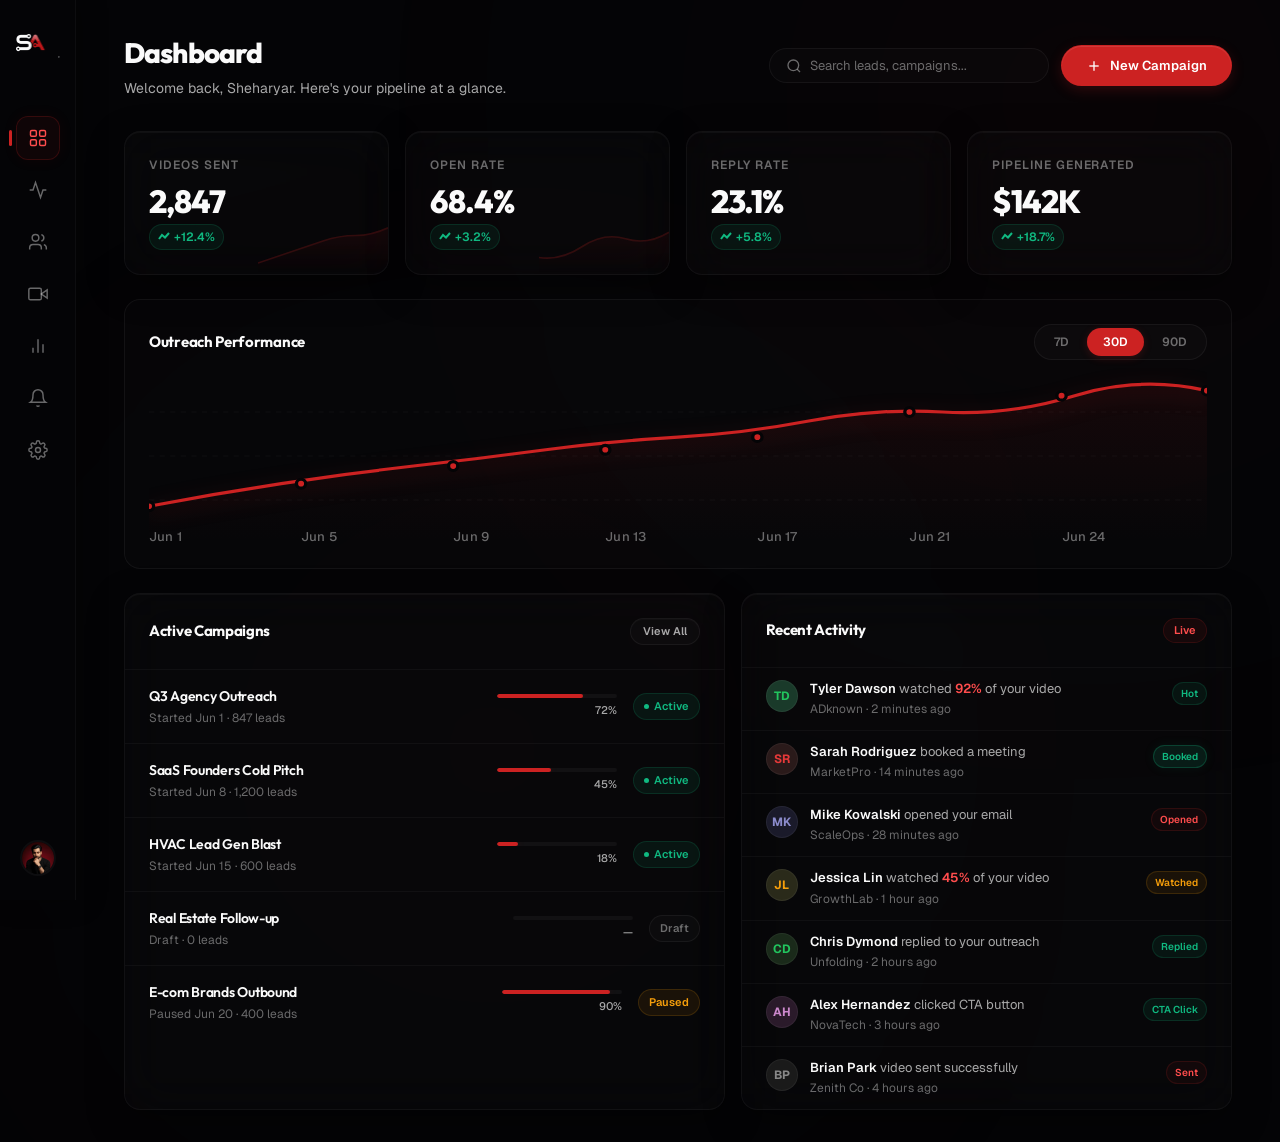
==== commit 3019b845: "feat: complete watch page redesign (Option A), default Calendly URL update, email feature removal, l" ====
--- a/dashboard/index.html
+++ b/dashboard/index.html
@@ -34,9 +34,6 @@
                 <a href="videos.html" class="nav-item" title="Videos">
                     <svg viewBox="0 0 24 24" fill="none" stroke="currentColor"><polygon points="23 7 16 12 23 17 23 7"/><rect x="1" y="5" width="15" height="14" rx="2" ry="2"/></svg>
                 </a>
-                <a href="email.html" class="nav-item" title="Email Outreach">
-                    <svg viewBox="0 0 24 24" fill="none" stroke="currentColor"><path d="M4 4h16c1.1 0 2 .9 2 2v12c0 1.1-.9 2-2 2H4c-1.1 0-2-.9-2-2V6c0-1.1.9-2 2-2z"/><polyline points="22,6 12,13 2,6"/></svg>
-                </a>
                 <a href="analytics.html" class="nav-item" title="Analytics">
                     <svg viewBox="0 0 24 24" fill="none" stroke="currentColor"><line x1="18" y1="20" x2="18" y2="10"/><line x1="12" y1="20" x2="12" y2="4"/><line x1="6" y1="20" x2="6" y2="14"/></svg>
                 </a>
@@ -66,12 +63,12 @@
                 <div class="top-bar-right">
                     <div class="search-bar">
                         <svg viewBox="0 0 24 24" fill="none" stroke="currentColor"><circle cx="11" cy="11" r="8"/><line x1="21" y1="21" x2="16.65" y2="16.65"/></svg>
-                        <input type="text" placeholder="Search leads, campaigns...">
-                    </div>
-                    <button class="btn btn-primary">
+                        <input type="text" id="global-search" placeholder="Search leads, campaigns...">
+                    </div>
+                    <a href="campaigns.html?open=modal" class="btn btn-primary" style="text-decoration: none; display: inline-flex; align-items: center; gap: 8px;">
                         <svg viewBox="0 0 24 24" fill="none" stroke="currentColor" width="16" height="16" stroke-width="2"><line x1="12" y1="5" x2="12" y2="19"/><line x1="5" y1="12" x2="19" y2="12"/></svg>
                         New Campaign
-                    </button>
+                    </a>
                 </div>
             </div>
 
@@ -394,6 +391,8 @@
                         
                         const item = document.createElement('div');
                         item.className = 'activity-item';
+                        item.style.cursor = 'pointer';
+                        item.onclick = () => window.open(`/v/${ev.video_id}`, '_blank');
                         item.innerHTML = `
                             <div class="activity-avatar" style="background: ${colors.bg}; color: ${colors.text};">${initials}</div>
                             <div class="activity-content">
@@ -410,6 +409,16 @@
             }
         }
 
+        // Global Search input handler
+        const globalSearch = document.getElementById('global-search');
+        if (globalSearch) {
+            globalSearch.addEventListener('keypress', (e) => {
+                if (e.key === 'Enter' && e.target.value.trim()) {
+                    window.location.href = `leads.html?q=${encodeURIComponent(e.target.value.trim())}`;
+                }
+            });
+        }
+
         // Initial update and interval
         updateDashboard();
         setInterval(updateDashboard, 5000);
